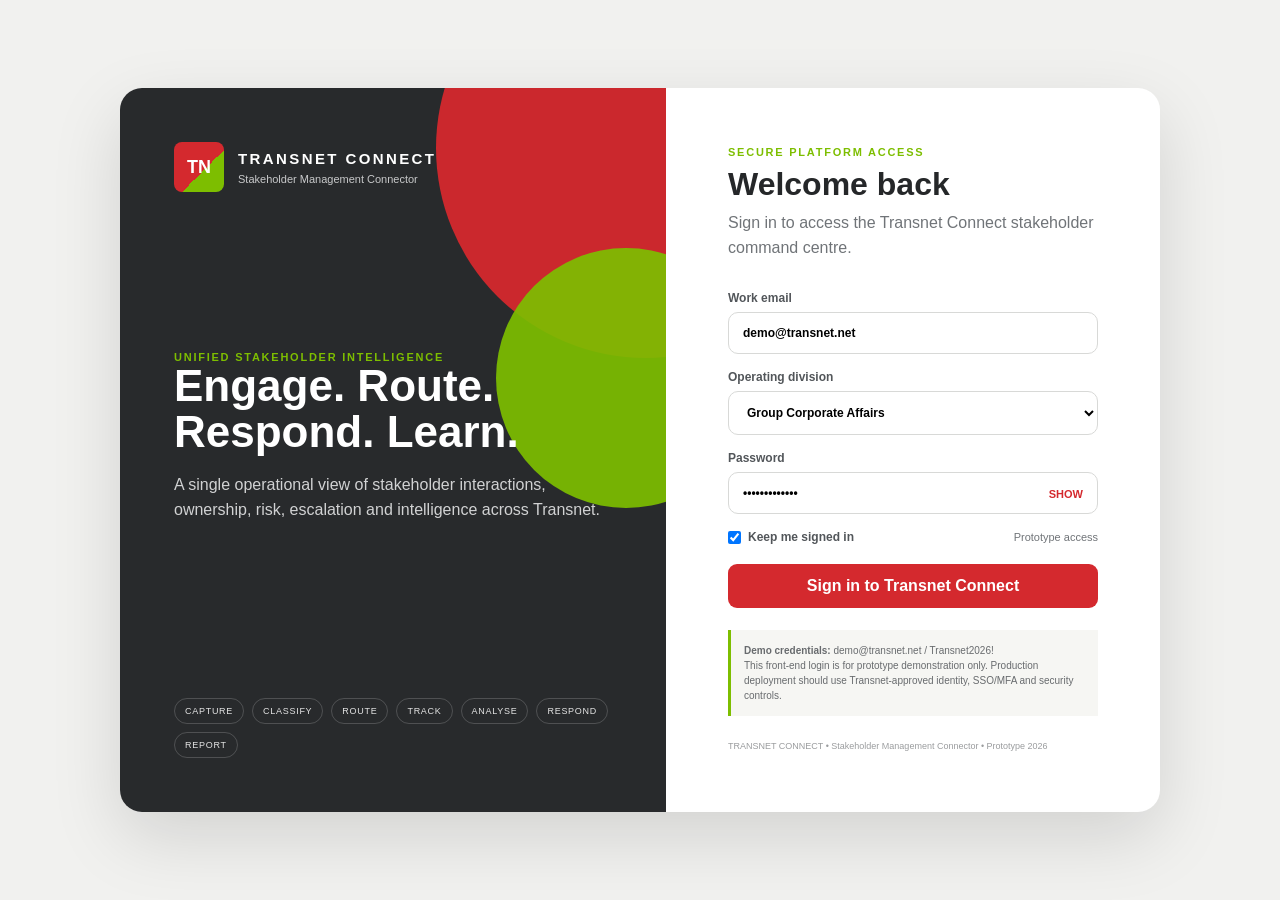
==== login.html @ 47cb5adb "Initial commit: Transnet Connect prototype" ====
<!doctype html>
<html lang="en">
<head>
  <meta charset="utf-8" />
  <meta name="viewport" content="width=device-width,initial-scale=1" />
  <title>Sign in — Transnet Connect</title>
  <link rel="stylesheet" href="styles.css" />
</head>
<body class="login-body">
  <main class="login-shell">
    <section class="login-brand" aria-label="Transnet Connect introduction">
      <div class="login-lockup">
        <div class="login-logo-mark">TN</div>
        <div><strong>TRANSNET CONNECT</strong><span>Stakeholder Management Connector</span></div>
      </div>

      <div class="login-brand-copy">
        <div class="login-eyebrow">UNIFIED STAKEHOLDER INTELLIGENCE</div>
        <h1>Engage. Route. Respond. Learn.</h1>
        <p>A single operational view of stakeholder interactions, ownership, risk, escalation and intelligence across Transnet.</p>
      </div>

      <div class="login-flow" aria-label="Platform workflow">
        <span>Capture</span><span>Classify</span><span>Route</span><span>Track</span><span>Analyse</span><span>Respond</span><span>Report</span>
      </div>
    </section>

    <section class="login-panel">
      <div class="login-eyebrow">SECURE PLATFORM ACCESS</div>
      <h2>Welcome back</h2>
      <p>Sign in to access the Transnet Connect stakeholder command centre.</p>

      
        

      <form class="login-form" id="loginForm">
        <label>Work email
          <input type="email" id="loginEmail" autocomplete="username" placeholder="name@transnet.net" value="demo@transnet.net" required />
        </label>
        <label>Operating division
          <select id="loginDivision">
            <option>Group Corporate Affairs</option>
            <option>Transnet Freight Rail (TFR)</option>
            <option>Transnet Rail Infrastructure Manager (TRIM)</option>
            <option>Transnet National Ports Authority (TNPA)</option>
            <option>Transnet Port Terminals (TPT)</option>
            <option>Transnet Engineering (TE)</option>
            <option>Transnet Pipelines (TPL)</option>
            <option>Transnet Property</option>
          </select>
        </label>
        <label>Password
          <div class="password-wrap">
            <input type="password" id="loginPassword" autocomplete="current-password" value="Transnet2026!" required />
            <button class="toggle-password" type="button" id="togglePassword">SHOW</button>
          </div>
        </label>
        <div class="remember-row">
          <label><input type="checkbox" id="rememberMe" checked /> Keep me signed in</label>
          <span>Prototype access</span>
        </div>
        <div class="login-error" id="loginError">Enter a valid work email and password to continue.</div>
        <button class="primary-btn login-submit" type="submit">Sign in to Transnet Connect</button>
      </form>

      <div class="login-note"><b>Demo credentials:</b> demo@transnet.net / Transnet2026!<br>This front-end login is for prototype demonstration only. Production deployment should use Transnet-approved identity, SSO/MFA and security controls.</div>
      <div class="login-footer">TRANSNET CONNECT • Stakeholder Management Connector • Prototype 2026</div>
    </section>
  </main>
<script>
  const form=document.getElementById('loginForm');
  const email=document.getElementById('loginEmail');
  const password=document.getElementById('loginPassword');
  const division=document.getElementById('loginDivision');
  const error=document.getElementById('loginError');
  document.getElementById('togglePassword').addEventListener('click',e=>{
    const showing=password.type==='text'; password.type=showing?'password':'text'; e.currentTarget.textContent=showing?'SHOW':'HIDE';
  });
  form.addEventListener('submit',e=>{
    e.preventDefault();
    if(!email.value.includes('@') || password.value.length<6){error.classList.add('show');return;}
    error.classList.remove('show');
    const auth={email:email.value.trim(),division:division.value,at:new Date().toISOString()};
    localStorage.setItem('tc_auth',JSON.stringify(auth));
    window.location.href='index.html';
  });
</script>
</body>
</html>
---- styles.css ----
:root{
  --navy:#3b3d3f;
  --navy2:#242628;
  --teal:#d4292e;
  --teal2:#7dbe00;
  --red:#d4292e;
  --amber:#e9a33c;
  --green:#7dbe00;
  --ink:#252729;
  --muted:#707478;
  --line:#e6eaf0;
  --soft:#f6f6f4;
  --white:#fff;
  --shadow:0 8px 24px rgba(20,42,75,.08);
}
*{box-sizing:border-box}html,body{margin:0;padding:0;font-family:Inter,Segoe UI,Arial,sans-serif;background:#f3f3f1;color:var(--ink)}button,input,select,textarea{font:inherit}.app-shell{display:grid;grid-template-columns:260px 1fr;min-height:100vh}.sidebar{position:sticky;top:0;height:100vh;background:var(--navy2);color:#fff;padding:24px 18px;display:flex;flex-direction:column}.brand-lockup{display:flex;gap:12px;align-items:center;padding:4px 6px 26px;border-bottom:1px solid rgba(255,255,255,.1)}.brand-mark{width:44px;height:44px;border-radius:13px;background:var(--teal);display:grid;place-items:center;color:var(--navy2);font-weight:900}.brand-name{font-weight:800;font-size:13px;letter-spacing:.12em}.brand-sub{font-size:11px;color:#c7c7c7;margin-top:4px}.nav{display:flex;flex-direction:column;gap:7px;padding-top:24px}.nav-item{border:0;background:transparent;color:#c9d4e2;text-align:left;padding:12px 14px;border-radius:10px;cursor:pointer;display:flex;gap:12px;align-items:center}.nav-item:hover,.nav-item.active{background:#3a3c3e;color:#fff}.nav-item.active:before{content:"";width:3px;height:24px;background:var(--teal);border-radius:6px;position:absolute;left:18px}.nav-item span{width:18px;color:var(--teal)}.sidebar-footer{margin-top:auto;padding:18px 8px;color:#a9aaac;display:flex;flex-direction:column;gap:8px;font-size:12px}.status-dot-wrap{color:#d3d3d3}.status-dot{display:inline-block;width:8px;height:8px;border-radius:50%;background:var(--teal);margin-right:6px;box-shadow:0 0 0 4px rgba(125,190,0,.16)}.main{min-width:0}.topbar{padding:26px 34px 20px;display:flex;justify-content:space-between;align-items:center;background:#fff;border-bottom:1px solid var(--line);position:sticky;top:0;z-index:20}.eyebrow,.section-label{font-size:11px;letter-spacing:.15em;font-weight:800;color:#8a8d90}.topbar h1{font-size:28px;margin:4px 0 0}.topbar-actions{display:flex;gap:10px;align-items:center}.avatar{width:38px;height:38px;border-radius:50%;background:var(--navy);color:#fff;display:grid;place-items:center;font-size:12px;font-weight:800}.primary-btn,.ghost-btn,.text-btn{border:0;border-radius:9px;cursor:pointer}.primary-btn{background:var(--teal);color:var(--navy2);padding:11px 15px;font-weight:800}.primary-btn:hover{filter:brightness(.97)}.ghost-btn{background:#fff;border:1px solid var(--line);padding:10px 14px;color:var(--ink)}.text-btn{background:transparent;color:var(--navy);font-weight:700}.view{display:none;padding:28px 34px 44px}.view.active{display:block}.hero-strip{background:linear-gradient(115deg,#252729,#3b3d3f);border-radius:18px;color:#fff;padding:30px 32px;display:flex;justify-content:space-between;align-items:center;box-shadow:var(--shadow)}.hero-kicker{color:var(--teal2);font-size:11px;letter-spacing:.15em;font-weight:900}.hero-strip h2{font-size:32px;margin:8px 0 8px;max-width:650px}.hero-strip p{margin:0;color:#dedede}.hero-score{padding-left:30px;border-left:1px solid rgba(255,255,255,.2);min-width:210px}.score-label{text-transform:uppercase;letter-spacing:.12em;font-size:10px;color:#d6d6d6}.score{font-size:48px;font-weight:900;color:var(--teal2);line-height:1.1}.score span{font-size:16px;color:#bbb}.score-note{font-size:12px;color:#cfe77b;margin-top:5px}.metrics-grid{display:grid;grid-template-columns:repeat(4,1fr);gap:14px;margin:18px 0}.metric-card{background:#fff;border:1px solid var(--line);border-radius:14px;padding:18px;box-shadow:var(--shadow)}.metric-label{font-size:11px;color:var(--muted);text-transform:uppercase;letter-spacing:.09em}.metric-value{font-size:30px;font-weight:850;margin:8px 0 3px}.metric-meta{font-size:12px;color:var(--muted)}.metric-meta.good{color:var(--green)}.metric-meta.warn{color:var(--amber)}.metric-meta.bad{color:var(--red)}.dashboard-grid,.intelligence-grid{display:grid;grid-template-columns:repeat(3,1fr);gap:16px}.panel{background:#fff;border:1px solid var(--line);border-radius:16px;padding:20px;box-shadow:var(--shadow)}.span-2{grid-column:span 2}.panel h3{margin:6px 0 16px;font-size:18px}.panel-head{display:flex;justify-content:space-between;align-items:flex-start}.table-wrap{overflow:auto}table{width:100%;border-collapse:collapse;font-size:13px}th{text-align:left;color:#748091;font-size:10px;letter-spacing:.08em;text-transform:uppercase;border-bottom:1px solid var(--line);padding:10px 9px}td{padding:12px 9px;border-bottom:1px solid #eef1f5;vertical-align:middle}.case-id{font-weight:800;color:var(--navy)}.pill{display:inline-block;padding:5px 8px;border-radius:999px;font-size:10px;font-weight:800}.pill.high{background:#fde9e8;color:#b93434}.pill.medium{background:#fff2db;color:#a8690c}.pill.low{background:#eef5db;color:#557d00}.pill.open{background:#f0f0ee;color:#54575a}.pill.progress{background:#f3f6e8;color:#657b1a}.pill.escalated{background:#fde9e8;color:#b93434}.pill.resolved{background:#eef5db;color:#557d00}.sla.bad{color:var(--red);font-weight:800}.sla.warn{color:var(--amber);font-weight:800}.sla.good{color:var(--green);font-weight:700}.channel-bars{display:flex;flex-direction:column;gap:14px}.channel-row{display:grid;grid-template-columns:90px 1fr 32px;gap:8px;align-items:center;font-size:12px}.bar{height:9px;background:#e9eef4;border-radius:99px;overflow:hidden}.bar>span{display:block;height:100%;background:var(--teal);border-radius:99px}.mini-map{height:225px;position:relative;background:linear-gradient(145deg,#f8f8f6,#efefec);border-radius:12px;overflow:hidden}.mini-map:before{content:"";position:absolute;inset:22px 55px;background:#dfe0dd;clip-path:polygon(30% 4%,55% 0,75% 17%,89% 38%,85% 62%,72% 80%,57% 95%,39% 100%,19% 82%,7% 57%,10% 34%)}.map-label{position:absolute;background:#fff;border-radius:8px;padding:7px 8px;font-size:10px;box-shadow:0 4px 12px rgba(0,0,0,.08);z-index:2}.map-label span{font-weight:900;color:var(--red);margin-left:4px}.gauteng{top:72px;left:54%}.kzn{bottom:28px;right:23px}.wc{bottom:18px;left:18px}.ec{bottom:58px;left:38%}.legend{font-size:10px;color:var(--muted);margin-top:10px}.risk-high-dot,.risk-med-dot{display:inline-block;width:7px;height:7px;border-radius:50%;margin:0 4px 0 8px}.risk-high-dot{background:var(--red)}.risk-med-dot{background:var(--amber)}.signal-grid{display:grid;grid-template-columns:repeat(3,1fr);gap:12px}.signal-card{display:flex;gap:12px;padding:14px;border-radius:12px;background:#f7f9fb;border:1px solid var(--line)}.signal-icon{width:32px;height:32px;border-radius:50%;display:grid;place-items:center;font-weight:900;flex:none}.signal-card p{margin:5px 0 0;font-size:12px;color:var(--muted);line-height:1.45}.signal-card.danger .signal-icon{background:#fde7e5;color:var(--red)}.signal-card.warn .signal-icon{background:#fff0d7;color:var(--amber)}.signal-card.good .signal-icon{background:#edf5d8;color:var(--green)}.section-intro{display:flex;justify-content:space-between;align-items:flex-end;margin-bottom:18px}.section-intro h2{font-size:28px;margin:5px 0 4px}.section-intro p{margin:0;color:var(--muted)}.split{align-items:center}.intake-layout{display:grid;grid-template-columns:minmax(0,1.5fr) minmax(340px,.7fr);gap:18px}.form-grid{display:grid;grid-template-columns:1fr 1fr;gap:15px}.form-grid label{font-size:12px;color:#536173;font-weight:700}.form-grid input,.form-grid select,.form-grid textarea,.toolbar input,.toolbar select{width:100%;margin-top:7px;border:1px solid #dce2e9;border-radius:9px;padding:11px 12px;background:#fff;color:var(--ink);outline:none}.form-grid input:focus,.form-grid select:focus,.form-grid textarea:focus,.toolbar input:focus,.toolbar select:focus{border-color:var(--teal);box-shadow:0 0 0 3px rgba(212,41,46,.12)}.form-grid .full{grid-column:1/-1}.form-actions{display:flex;justify-content:flex-end;gap:10px;margin-top:18px}.ai-panel{align-self:start;position:sticky;top:108px}.analysis-empty{padding:24px;background:var(--soft);border:1px dashed #ccd5df;border-radius:12px;color:var(--muted);line-height:1.5}.analysis-result{display:flex;flex-direction:column;gap:11px}.analysis-row{display:flex;justify-content:space-between;gap:14px;padding:10px 0;border-bottom:1px solid var(--line);font-size:12px}.analysis-row span:first-child{color:var(--muted)}.analysis-row b{text-align:right}.risk-score{padding:14px;border-radius:12px;background:var(--navy);color:#fff}.risk-score strong{font-size:36px;color:var(--teal2)}.risk-score small{display:block;color:#b9cadd;margin-top:3px}.toolbar{display:flex;gap:10px;margin-bottom:12px}.toolbar input{max-width:420px;margin:0}.toolbar select{max-width:180px;margin:0}.wide-table{max-height:620px}.stakeholder-grid{display:grid;grid-template-columns:repeat(3,1fr);gap:16px}.stakeholder-card{background:#fff;border:1px solid var(--line);border-radius:15px;padding:19px;box-shadow:var(--shadow)}.stakeholder-card-head{display:flex;gap:12px;align-items:center}.stakeholder-avatar{width:44px;height:44px;border-radius:12px;background:#f3f6e8;color:var(--navy);display:grid;place-items:center;font-weight:900}.stakeholder-card h3{margin:0;font-size:16px}.stakeholder-card p{margin:4px 0 0;font-size:12px;color:var(--muted)}.stakeholder-meta{display:grid;grid-template-columns:1fr 1fr;gap:10px;margin-top:16px}.stakeholder-meta div{background:var(--soft);border-radius:10px;padding:10px}.stakeholder-meta small{display:block;color:var(--muted);font-size:9px;text-transform:uppercase;letter-spacing:.08em}.stakeholder-meta b{font-size:12px}.trend-chart{height:270px;display:flex;align-items:flex-end;gap:14px;padding:18px 6px 0;border-bottom:1px solid var(--line)}.trend-col{flex:1;display:flex;flex-direction:column;justify-content:flex-end;align-items:center;height:100%;gap:7px}.trend-col .col{width:70%;background:linear-gradient(180deg,var(--teal),#168e84);border-radius:8px 8px 0 0;min-height:12px}.trend-col span{font-size:10px;color:var(--muted);text-align:center}.trend-col b{font-size:11px}.donut-wrap{display:grid;place-items:center;padding:12px}.donut{width:170px;height:170px;border-radius:50%;background:conic-gradient(var(--red) 0 54%,#a8b6c8 54% 85%,var(--teal) 85% 100%);display:grid;place-items:center}.donut-hole{width:108px;height:108px;border-radius:50%;background:#fff;display:grid;place-items:center;align-content:center}.donut-hole strong{font-size:28px}.donut-hole span{font-size:10px;color:var(--muted)}.sentiment-key{display:flex;justify-content:space-between;font-size:10px;color:var(--muted)}.cluster-list{display:flex;flex-direction:column;gap:10px}.cluster-list>div{padding:11px;background:var(--soft);border-radius:10px}.cluster-list b{display:block;color:var(--navy)}.cluster-list span{font-size:11px;color:var(--muted)}.risk-cards{display:grid;grid-template-columns:repeat(3,1fr);gap:12px}.risk-card{border:1px solid var(--line);border-left:4px solid var(--red);padding:14px;border-radius:10px}.risk-card b{font-size:13px}.risk-card p{font-size:11px;color:var(--muted);margin:6px 0}.risk-card .risk-meta{font-size:10px;color:#8d4a4e}.reports-grid{display:grid;grid-template-columns:repeat(4,1fr);gap:15px;margin-bottom:18px}.report-card{background:#fff;border:1px solid var(--line);border-radius:15px;padding:20px;box-shadow:var(--shadow)}.report-card>span{display:inline-grid;place-items:center;width:32px;height:32px;border-radius:9px;background:#f1f4e5;color:var(--navy);font-weight:900}.report-card h3{margin:18px 0 8px}.report-card p{color:var(--muted);font-size:12px;line-height:1.5;min-height:72px}.architecture{margin-top:8px}.flow{display:flex;align-items:stretch;gap:10px}.flow>div{flex:1;background:var(--soft);border:1px solid var(--line);border-radius:12px;padding:13px;display:flex;flex-direction:column;gap:4px}.flow>div b{width:26px;height:26px;border-radius:50%;background:var(--navy);color:#fff;display:grid;place-items:center;font-size:11px}.flow>div span{font-weight:800;font-size:12px}.flow>div small{color:var(--muted);line-height:1.4}.flow i{align-self:center;color:var(--teal);font-style:normal;font-size:21px}.toast{position:fixed;right:26px;bottom:24px;background:var(--navy2);color:#fff;padding:13px 16px;border-radius:10px;box-shadow:0 8px 24px rgba(0,0,0,.18);opacity:0;transform:translateY(10px);pointer-events:none;transition:.25s;z-index:99}.toast.show{opacity:1;transform:translateY(0)}
@media(max-width:1100px){.app-shell{grid-template-columns:210px 1fr}.metrics-grid{grid-template-columns:repeat(2,1fr)}.dashboard-grid,.intelligence-grid{grid-template-columns:1fr 1fr}.span-2{grid-column:span 2}.stakeholder-grid{grid-template-columns:1fr 1fr}.reports-grid{grid-template-columns:1fr 1fr}.flow{overflow:auto}.flow>div{min-width:170px}.intake-layout{grid-template-columns:1fr}.ai-panel{position:static}.topbar{padding-left:24px;padding-right:24px}.view{padding-left:24px;padding-right:24px}}
@media(max-width:760px){.app-shell{display:block}.sidebar{position:static;height:auto}.nav{display:grid;grid-template-columns:repeat(2,1fr)}.sidebar-footer{display:none}.topbar{position:static;align-items:flex-start;gap:14px}.topbar-actions .ghost-btn,.avatar{display:none}.view{padding:20px 16px}.hero-strip{flex-direction:column;align-items:flex-start}.hero-score{border-left:0;border-top:1px solid rgba(255,255,255,.2);padding:18px 0 0;margin-top:20px}.metrics-grid,.dashboard-grid,.intelligence-grid,.stakeholder-grid,.reports-grid{grid-template-columns:1fr}.span-2{grid-column:auto}.signal-grid,.risk-cards{grid-template-columns:1fr}.form-grid{grid-template-columns:1fr}.form-grid .full{grid-column:auto}.panel{padding:16px}.topbar h1{font-size:23px}.hero-strip h2{font-size:26px}.nav-item.active:before{display:none}.flow{flex-direction:column}.flow i{transform:rotate(90deg)}.topbar-actions{margin-left:auto}}


/* Transnet corporate accents */
.brand-mark{background:linear-gradient(135deg,var(--red) 0 58%,var(--green) 58% 100%);color:#fff;border-radius:8px}
.brand-name{color:#fff}.brand-sub{color:#c9cacb}.nav-item span{color:var(--green)}.nav-item.active:before{background:var(--red)}
.primary-btn{background:var(--red);color:#fff}.primary-btn:hover{background:#b92227;filter:none}.text-btn{color:var(--red)}
.hero-kicker,.section-label{color:var(--green)}.score{color:var(--green)}.bar>span{background:var(--red)}
.case-id{color:var(--red)}.risk-score{background:#2d2f31}.risk-score strong{color:var(--green)}
.trend-col .col{background:linear-gradient(180deg,var(--red),#a51f24)}.flow i{color:var(--red)}
.flow>div b{background:var(--red)}.report-card>span{background:#f4f7e8;color:#4f6900}.stakeholder-avatar{color:#5d7600}
.topbar{border-top:4px solid var(--red)}
.topbar:after{content:"";position:absolute;left:0;bottom:-1px;width:120px;height:3px;background:var(--green)}
.logout-btn{border:1px solid var(--line);background:#fff;color:#3b3d3f;padding:10px 13px;border-radius:9px;font-weight:700;cursor:pointer}.logout-btn:hover{border-color:var(--red);color:var(--red)}
.user-chip{display:flex;align-items:center;gap:9px;padding-left:4px}.user-chip small{display:block;color:var(--muted);font-size:9px;text-transform:uppercase;letter-spacing:.08em}.user-chip b{display:block;font-size:11px;max-width:120px;white-space:nowrap;overflow:hidden;text-overflow:ellipsis}

/* Login */
.login-body{min-height:100vh;background:#f1f1ef;display:grid;place-items:center;padding:28px;color:var(--ink)}
.login-shell{width:min(1040px,100%);min-height:640px;background:#fff;border-radius:22px;overflow:hidden;display:grid;grid-template-columns:1.05fr .95fr;box-shadow:0 25px 70px rgba(0,0,0,.13)}
.login-brand{position:relative;background:#282a2c;color:#fff;padding:54px;display:flex;flex-direction:column;justify-content:space-between;overflow:hidden}
.login-brand:before{content:"";position:absolute;width:420px;height:420px;border-radius:50%;background:var(--red);right:-190px;top:-150px;opacity:.95}
.login-brand:after{content:"";position:absolute;width:260px;height:260px;border-radius:50%;background:var(--green);right:-90px;top:160px;opacity:.92}
.login-lockup,.login-brand-copy,.login-flow{position:relative;z-index:2}.login-lockup{display:flex;align-items:center;gap:14px}.login-logo-mark{width:50px;height:50px;border-radius:8px;background:linear-gradient(135deg,var(--red) 0 58%,var(--green) 58% 100%);display:grid;place-items:center;font-weight:900;font-size:18px}.login-lockup strong{font-size:15px;letter-spacing:.16em}.login-lockup span{display:block;color:#c8c9ca;font-size:11px;margin-top:5px}.login-brand-copy h1{font-size:44px;line-height:1.05;margin:0 0 16px;max-width:470px}.login-brand-copy p{color:#d1d2d3;max-width:470px;line-height:1.6}.login-flow{display:flex;gap:8px;flex-wrap:wrap}.login-flow span{border:1px solid rgba(255,255,255,.18);border-radius:999px;padding:7px 10px;font-size:9px;letter-spacing:.08em;text-transform:uppercase;color:#e4e4e4}.login-panel{padding:58px 62px;display:flex;flex-direction:column;justify-content:center}.login-eyebrow{color:var(--green);font-size:11px;font-weight:900;letter-spacing:.16em}.login-panel h2{font-size:32px;margin:8px 0}.login-panel>p{color:var(--muted);margin:0 0 30px;line-height:1.55}.login-form{display:flex;flex-direction:column;gap:16px}.login-form label{font-size:12px;font-weight:800;color:#52565a}.login-form input,.login-form select{width:100%;margin-top:7px;border:1px solid #d8d9d7;border-radius:10px;padding:13px 14px;outline:none;background:#fff}.login-form input:focus,.login-form select:focus{border-color:var(--red);box-shadow:0 0 0 3px rgba(212,41,46,.1)}.password-wrap{position:relative}.password-wrap input{padding-right:72px}.toggle-password{position:absolute;right:10px;bottom:9px;background:transparent;border:0;color:var(--red);font-size:11px;font-weight:800;cursor:pointer;padding:5px}.remember-row{display:flex;justify-content:space-between;align-items:center;font-size:11px;color:var(--muted)}.remember-row label{display:flex;align-items:center;gap:7px;font-weight:600}.remember-row input{width:auto;margin:0}.login-submit{width:100%;padding:13px 16px;margin-top:4px}.login-error{display:none;background:#fff0f0;border:1px solid #f2c1c3;color:#9f2025;padding:10px 12px;border-radius:9px;font-size:11px}.login-error.show{display:block}.login-note{margin-top:22px;padding:13px;background:#f6f6f3;border-left:3px solid var(--green);font-size:10px;line-height:1.5;color:#686b6e}.login-footer{margin-top:24px;font-size:9px;color:#9a9c9e;line-height:1.5}
@media(max-width:820px){.login-shell{grid-template-columns:1fr}.login-brand{min-height:320px;padding:36px}.login-brand-copy h1{font-size:34px}.login-panel{padding:38px 30px}.login-flow{display:none}}

/* Questionnaire integration */
.link-btn{display:inline-flex;align-items:center;justify-content:center;text-decoration:none;white-space:nowrap}
.questionnaire-intro{align-items:center}
.questionnaire-layout{display:grid;grid-template-columns:minmax(250px,.42fr) minmax(0,1fr);gap:18px;align-items:start}
.questionnaire-summary{background:linear-gradient(145deg,#252729,#383a3c);color:#fff;border-radius:18px;padding:26px;box-shadow:var(--shadow);position:sticky;top:112px}
.questionnaire-badge{display:inline-flex;align-items:center;gap:7px;background:rgba(125,190,0,.14);border:1px solid rgba(125,190,0,.45);color:#c8ed6a;padding:7px 10px;border-radius:999px;font-size:10px;font-weight:900;letter-spacing:.1em}
.questionnaire-summary h3{font-size:25px;margin:16px 0 8px}
.questionnaire-summary>p{color:#d1d2d3;font-size:13px;line-height:1.6;margin:0}
.questionnaire-steps{display:grid;gap:10px;margin:22px 0}
.questionnaire-steps>div{display:grid;grid-template-columns:38px 1fr;gap:2px 10px;padding:12px 0;border-top:1px solid rgba(255,255,255,.12)}
.questionnaire-steps span{grid-row:1/3;color:var(--teal2);font-weight:900;font-size:18px}
.questionnaire-steps b{font-size:13px}
.questionnaire-steps small{color:#bfc1c2;line-height:1.4}
.questionnaire-note{padding:12px 13px;border-radius:10px;background:rgba(212,41,46,.13);border:1px solid rgba(212,41,46,.35);font-size:11px;line-height:1.5;color:#ececec}
.questionnaire-frame-wrap{background:#fff;border:1px solid var(--line);border-radius:16px;overflow:hidden;box-shadow:var(--shadow);min-width:0}
.questionnaire-frame-head{display:flex;align-items:center;justify-content:space-between;gap:15px;padding:13px 16px;border-bottom:1px solid var(--line);background:#fbfbfa;font-size:12px}
.questionnaire-frame-head>div{display:flex;align-items:center;gap:8px}
.questionnaire-frame-head a{color:var(--red);font-weight:800;text-decoration:none}
.live-dot{width:8px;height:8px;border-radius:50%;background:var(--green);box-shadow:0 0 0 4px rgba(125,190,0,.14)}
.questionnaire-frame{width:100%;height:980px;border:0;background:#fff;display:block}
@media(max-width:1050px){.questionnaire-layout{grid-template-columns:1fr}.questionnaire-summary{position:static}.questionnaire-frame{height:1050px}}
@media(max-width:700px){.questionnaire-intro{align-items:flex-start;gap:14px;flex-direction:column}.questionnaire-frame-head{align-items:flex-start;flex-direction:column}.questionnaire-frame{height:1120px}}

/* Dashboard questionnaire call-to-action */
.hero-actions{display:flex;gap:10px;align-items:center;flex-wrap:wrap;margin-top:20px}
.hero-questionnaire-btn,.hero-questionnaire-secondary{display:inline-flex;align-items:center;justify-content:center;min-height:42px;padding:11px 15px;border-radius:9px;font-weight:800;font-size:12px;text-decoration:none;cursor:pointer}
.hero-questionnaire-btn{background:var(--red);color:#fff;border:1px solid var(--red);box-shadow:0 6px 18px rgba(212,41,46,.22)}
.hero-questionnaire-btn:hover{background:#b92227;border-color:#b92227}
.hero-questionnaire-secondary{background:transparent;color:#fff;border:1px solid rgba(255,255,255,.32)}
.hero-questionnaire-secondary:hover{background:rgba(255,255,255,.08)}
@media(max-width:760px){.hero-actions{width:100%}.hero-questionnaire-btn,.hero-questionnaire-secondary{width:100%}}

/* Login-page stakeholder questionnaire access */
.login-questionnaire-card{margin:0 0 24px;padding:15px 16px;border:1px solid #e0e1de;border-left:4px solid var(--green);border-radius:12px;background:#f8f8f5;display:grid;gap:13px}
.login-questionnaire-card>div:first-child{display:grid;gap:4px}.login-questionnaire-kicker{font-size:9px;font-weight:900;letter-spacing:.14em;color:var(--green)}
.login-questionnaire-card strong{font-size:14px;color:#2d3032}.login-questionnaire-card small{font-size:10px;line-height:1.45;color:#74777a}
.login-questionnaire-actions{display:flex;align-items:center;gap:12px;flex-wrap:wrap}.login-questionnaire-primary{display:inline-flex;align-items:center;justify-content:center;padding:10px 13px;border-radius:8px;background:var(--red);color:#fff;text-decoration:none;font-size:11px;font-weight:850;box-shadow:0 5px 14px rgba(212,41,46,.16)}
.login-questionnaire-primary:hover{background:#b92227}.login-questionnaire-link{color:var(--red);font-size:10px;font-weight:800;text-decoration:none}.login-questionnaire-link:hover{text-decoration:underline}
@media(max-width:520px){.login-questionnaire-actions{align-items:stretch;flex-direction:column}.login-questionnaire-primary{width:100%}.login-questionnaire-link{text-align:center}}

/* Case detail modal */
.modal-backdrop{position:fixed;inset:0;background:rgba(20,22,24,.55);display:none;align-items:flex-start;justify-content:center;padding:40px 20px;z-index:200;overflow:auto}
.modal-backdrop.show{display:flex}
.modal-panel{background:#fff;border-radius:16px;max-width:640px;width:100%;box-shadow:0 20px 60px rgba(0,0,0,.3);overflow:hidden}
.modal-head{display:flex;justify-content:space-between;align-items:flex-start;padding:22px 24px 16px;border-bottom:1px solid var(--line)}
.modal-body{padding:20px 24px 26px;max-height:70vh;overflow:auto}
.modal-section{margin-bottom:20px}
.modal-section h4{margin:0 0 10px;font-size:11px;letter-spacing:.1em;text-transform:uppercase;color:var(--muted)}
.modal-message{background:var(--soft);border-radius:12px;padding:16px;font-size:14px;line-height:1.55;color:var(--ink)}
.modal-fields{display:grid;grid-template-columns:1fr 1fr;gap:10px}
.modal-field{background:#fff;border:1px solid var(--line);border-radius:10px;padding:10px 12px}
.modal-field span{display:block;font-size:10px;color:var(--muted);text-transform:uppercase;letter-spacing:.06em;margin-bottom:4px}
.modal-field b{font-size:13px}
.case-row{cursor:pointer}
.case-row:hover{background:#f7f9fb}
@media(max-width:520px){.modal-fields{grid-template-columns:1fr}.modal-backdrop{padding:0}.modal-panel{border-radius:0;max-width:none;min-height:100vh}}
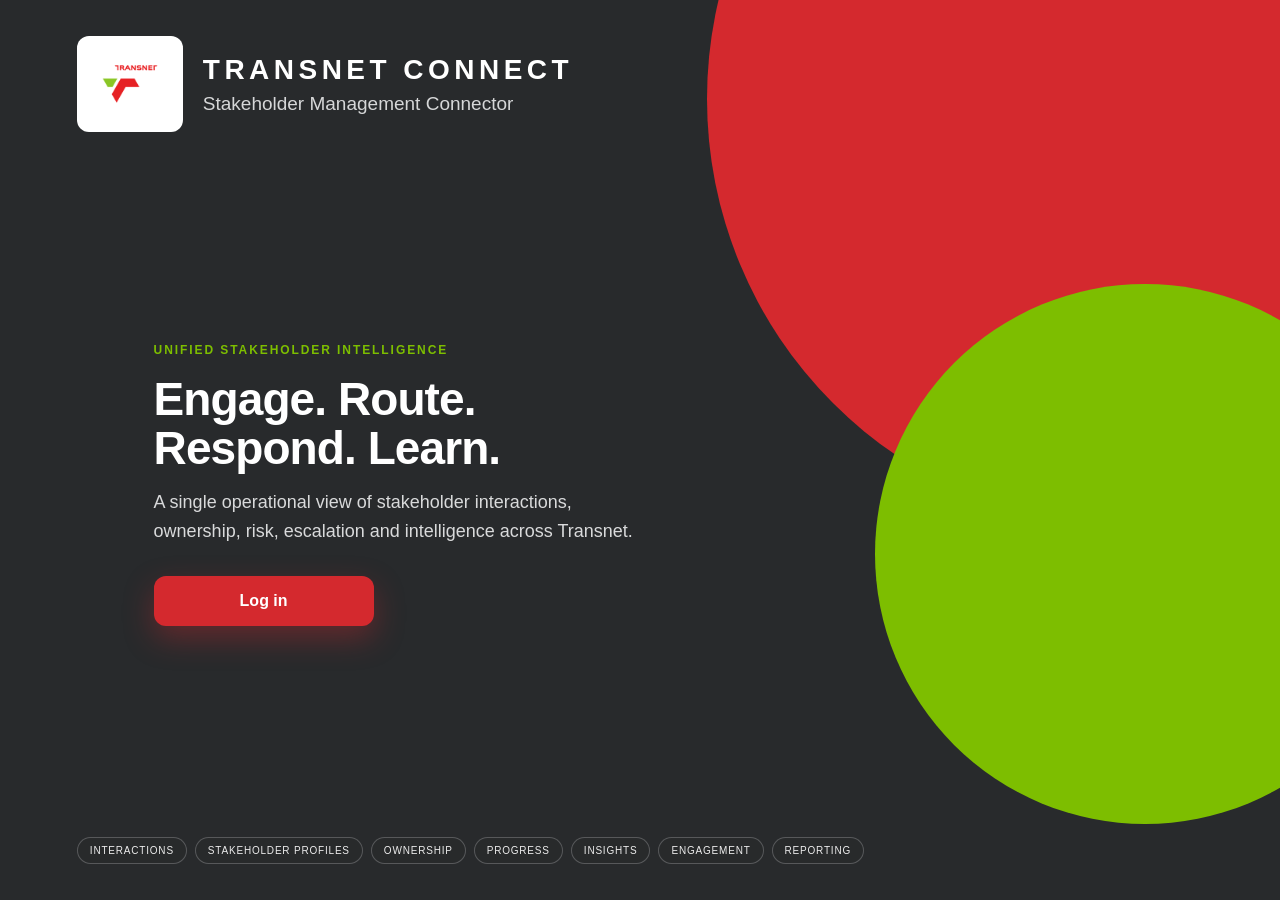
==== commit 83ed11f0: "update styles" ====
--- a/login.html
+++ b/login.html
@@ -3,86 +3,162 @@
 <head>
   <meta charset="utf-8" />
   <meta name="viewport" content="width=device-width,initial-scale=1" />
-  <title>Sign in — Transnet Connect</title>
+  <title>Transnet Connect — Stakeholder Management Connector</title>
   <link rel="stylesheet" href="styles.css" />
+  <link rel="icon" type="image/png" href="images/transnet-logo.png" />
+  <style>
+    :root{--lp-bg:#282a2c;--lp-red:#d4292e;--lp-green:#7dbe00}
+    html:has(.lp-body){overflow:hidden}
+    .lp-body{margin:0;height:100vh;height:100dvh;background:var(--lp-bg);color:#fff;overflow:hidden}
+    .lp{position:relative;height:100vh;height:100dvh;display:flex;flex-direction:column;justify-content:space-between;gap:clamp(12px,3vh,32px);padding:clamp(18px,4vh,40px) clamp(24px,6vw,88px);overflow:hidden;isolation:isolate}
+    /* brand circles, carried over from the old dark panel but scaled to the full page */
+    .lp::before,.lp::after{content:"";position:absolute;border-radius:50%;z-index:-1;transition:transform .7s cubic-bezier(.2,.8,.2,1)}
+    .lp::before{width:min(70vw,860px);aspect-ratio:1;background:var(--lp-red);right:calc(min(70vw,860px) / -3);top:calc(min(70vw,860px) / -2.6)}
+    .lp::after{width:min(44vw,540px);aspect-ratio:1;background:var(--lp-green);right:calc(min(44vw,540px) / -4);top:calc(min(70vw,860px) * .33)}
+    .lp.is-open::before{transform:translate(-4%,3%) scale(1.04)}
+    .lp.is-open::after{transform:translate(-8%,-3%) scale(1.06)}
+
+    .lp-lockup{display:flex;align-items:center;gap:20px}
+    .lp-lockup .login-logo{height:clamp(64px,11vh,96px);max-width:none;padding:9px 14px;border-radius:12px}
+    .lp-lockup strong{display:block;font-size:clamp(20px,3.2vh,28px);letter-spacing:.16em}
+    .lp-lockup span{display:block;color:#d6d7d8;font-size:clamp(14px,2.2vh,19px);margin-top:7px}
+
+    .lp-hero{max-width:640px;margin-block:auto}
+    .lp-kicker{color:var(--lp-green);font-size:12px;font-weight:900;letter-spacing:.16em;margin:0 0 18px}
+    .lp-hero h1{margin:0 0 16px;font-size:clamp(26px,min(3.7vw,6vh),46px);line-height:1.05;font-weight:900;letter-spacing:-.02em}
+    .lp-hero h1 span{display:block}
+    .lp-hero p.lp-lede{margin:0 0 clamp(16px,3.5vh,30px);max-width:480px;color:#d9dadb;font-size:clamp(15px,1.5vw,18px);line-height:1.6}
+    .lp-cta{display:inline-flex;align-items:center;justify-content:center;gap:10px;min-width:220px;padding:clamp(12px,2vh,16px) 30px;border:0;border-radius:12px;background:var(--lp-red);color:#fff;font-size:16px;font-weight:800;cursor:pointer;box-shadow:0 12px 30px rgba(212,41,46,.35);transition:background .2s,transform .2s}
+    .lp-cta:hover{background:#b92227;transform:translateY(-2px)}
+    .lp-cta:focus-visible,.lp-close:focus-visible{outline:3px solid #fff;outline-offset:3px}
+
+    .lp-flow{display:flex;flex-wrap:nowrap;gap:8px;max-width:100%;margin:0;padding:0;list-style:none}
+    .lp-flow li{border:1px solid rgba(255,255,255,.22);border-radius:999px;padding:7px 12px;font-size:10px;letter-spacing:.08em;text-transform:uppercase;white-space:nowrap;color:#ececec;background:rgba(40,42,44,.55)}
+    @media(max-width:900px){.lp-flow{gap:5px}.lp-flow li{padding:6px 8px;font-size:8.5px;letter-spacing:.04em}}
+    @media(max-width:600px){.lp-flow{flex-wrap:wrap}}
+
+    /* sign-in drawer */
+    .lp-scrim{position:fixed;inset:0;background:rgba(20,21,22,.55);opacity:0;pointer-events:none;transition:opacity .35s;z-index:10}
+    .lp-scrim.show{opacity:1;pointer-events:auto}
+    .lp-drawer{position:fixed;top:0;right:0;bottom:0;width:min(480px,100%);background:#fff;color:var(--ink);padding:56px clamp(26px,4vw,52px);display:flex;flex-direction:column;justify-content:center;transform:translateX(102%);visibility:hidden;transition:transform .45s cubic-bezier(.2,.8,.2,1),visibility 0s .45s;z-index:11;box-shadow:-24px 0 70px rgba(0,0,0,.28);overflow-y:auto}
+    .lp-drawer.show{transform:none;visibility:visible;transition:transform .45s cubic-bezier(.2,.8,.2,1),visibility 0s}
+    .lp-close{position:absolute;top:18px;right:18px;width:40px;height:40px;border:0;border-radius:50%;background:#f1f1ef;color:#3b3d3f;font-size:22px;line-height:1;cursor:pointer}
+    .lp-close:hover{background:#e4e4e1}
+    .lp-drawer h2{font-size:32px;margin:8px 0}
+    .lp-drawer>p{color:var(--muted);margin:0 0 28px;line-height:1.55}
+    @media(prefers-reduced-motion:reduce){.lp::before,.lp::after,.lp-drawer,.lp-scrim,.lp-cta{transition:none}}
+    @media(max-width:600px){.lp{padding:20px 22px}.lp-cta{width:100%}.lp-lockup{gap:14px}}
+  </style>
+<style id="landing-text-shift">
+/* landing-text-shift */
+.lp-hero {
+  position: relative;
+  left: 6vw;
+}
+@media (max-width: 768px) {
+  .lp-hero { left: 0; }
+}
+/* /landing-text-shift */
+</style>
 </head>
-<body class="login-body">
-  <main class="login-shell">
-    <section class="login-brand" aria-label="Transnet Connect introduction">
-      <div class="login-lockup">
-        <div class="login-logo-mark">TN</div>
-        <div><strong>TRANSNET CONNECT</strong><span>Stakeholder Management Connector</span></div>
-      </div>
+<body class="lp-body">
+  <main class="lp" id="lp">
+    <div class="lp-lockup">
+      <img class="login-logo" src="images/transnet-logo.png" alt="Transnet" />
+      <div><strong>TRANSNET CONNECT</strong><span>Stakeholder Management Connector</span></div>
+    </div>
 
-      <div class="login-brand-copy">
-        <div class="login-eyebrow">UNIFIED STAKEHOLDER INTELLIGENCE</div>
-        <h1>Engage. Route. Respond. Learn.</h1>
-        <p>A single operational view of stakeholder interactions, ownership, risk, escalation and intelligence across Transnet.</p>
-      </div>
-
-      <div class="login-flow" aria-label="Platform workflow">
-        <span>Capture</span><span>Classify</span><span>Route</span><span>Track</span><span>Analyse</span><span>Respond</span><span>Report</span>
-      </div>
+    <section class="lp-hero" aria-label="Transnet Connect introduction">
+      <p class="lp-kicker">UNIFIED STAKEHOLDER INTELLIGENCE</p>
+      <h1><span>Engage. Route.</span><span>Respond. Learn.</span></h1>
+      <p class="lp-lede">A single operational view of stakeholder interactions, ownership, risk, escalation and intelligence across Transnet.</p>
+      <button class="lp-cta" type="button" id="openLogin" aria-haspopup="dialog" aria-controls="loginDrawer">Log in</button>
     </section>
 
-    <section class="login-panel">
-      <div class="login-eyebrow">SECURE PLATFORM ACCESS</div>
-      <h2>Welcome back</h2>
-      <p>Sign in to access the Transnet Connect stakeholder command centre.</p>
+    <ul class="lp-flow" aria-label="Platform workflow">
+      <li>Interactions</li><li>Stakeholder Profiles</li><li>Ownership</li><li>Progress</li><li>Insights</li><li>Engagement</li><li>Reporting</li>
+    </ul>
+  </main>
 
-      
-        
+  <div class="lp-scrim" id="lpScrim"></div>
+  <aside class="lp-drawer" id="loginDrawer" role="dialog" aria-modal="true" aria-labelledby="loginTitle" aria-hidden="true">
+    <button class="lp-close" type="button" id="closeLogin" aria-label="Close sign in">&times;</button>
+    <div class="login-eyebrow">SECURE PLATFORM ACCESS</div>
+    <h2 id="loginTitle">Welcome back</h2>
+    <p>Sign in to access the Transnet Connect stakeholder command centre.</p>
 
-      <form class="login-form" id="loginForm">
-        <label>Work email
-          <input type="email" id="loginEmail" autocomplete="username" placeholder="name@transnet.net" value="demo@transnet.net" required />
-        </label>
-        <label>Operating division
-          <select id="loginDivision">
-            <option>Group Corporate Affairs</option>
-            <option>Transnet Freight Rail (TFR)</option>
-            <option>Transnet Rail Infrastructure Manager (TRIM)</option>
-            <option>Transnet National Ports Authority (TNPA)</option>
-            <option>Transnet Port Terminals (TPT)</option>
-            <option>Transnet Engineering (TE)</option>
-            <option>Transnet Pipelines (TPL)</option>
-            <option>Transnet Property</option>
-          </select>
-        </label>
-        <label>Password
-          <div class="password-wrap">
-            <input type="password" id="loginPassword" autocomplete="current-password" value="Transnet2026!" required />
-            <button class="toggle-password" type="button" id="togglePassword">SHOW</button>
-          </div>
-        </label>
-        <div class="remember-row">
-          <label><input type="checkbox" id="rememberMe" checked /> Keep me signed in</label>
-          <span>Prototype access</span>
+    <form class="login-form" id="loginForm">
+      <label>Work email
+        <input type="email" id="loginEmail" autocomplete="username" placeholder="name@transnet.net" required />
+      </label>
+      <label>Password
+        <div class="password-wrap">
+          <input type="password" id="loginPassword" autocomplete="current-password" required />
+          <button class="toggle-password" type="button" id="togglePassword">SHOW</button>
         </div>
-        <div class="login-error" id="loginError">Enter a valid work email and password to continue.</div>
-        <button class="primary-btn login-submit" type="submit">Sign in to Transnet Connect</button>
-      </form>
+      </label>
+      <div class="remember-row">
+        <label><input type="checkbox" id="rememberMe" checked /> Keep me signed in</label>
+        <span>Division access</span>
+      </div>
+      <div class="login-error" id="loginError" role="alert">Enter your work email and password to continue.</div>
+      <button class="primary-btn login-submit" type="submit">Sign in to Transnet Connect</button>
+    </form>
 
-      <div class="login-note"><b>Demo credentials:</b> demo@transnet.net / Transnet2026!<br>This front-end login is for prototype demonstration only. Production deployment should use Transnet-approved identity, SSO/MFA and security controls.</div>
-      <div class="login-footer">TRANSNET CONNECT • Stakeholder Management Connector • Prototype 2026</div>
-    </section>
-  </main>
+    <div class="login-footer">TRANSNET CONNECT • Stakeholder Management Connector • Prototype 2026</div>
+  </aside>
+
 <script>
+  const lp=document.getElementById('lp');
+  const drawer=document.getElementById('loginDrawer');
+  const scrim=document.getElementById('lpScrim');
+  const openBtn=document.getElementById('openLogin');
   const form=document.getElementById('loginForm');
   const email=document.getElementById('loginEmail');
   const password=document.getElementById('loginPassword');
-  const division=document.getElementById('loginDivision');
   const error=document.getElementById('loginError');
+  const submitBtn=form.querySelector('.login-submit');
+  const submitLabel=submitBtn.textContent;
+
+  function openLogin(){
+    drawer.classList.add('show');scrim.classList.add('show');lp.classList.add('is-open');
+    drawer.setAttribute('aria-hidden','false');
+    setTimeout(()=>email.focus(),250);
+  }
+  function closeLogin(){
+    drawer.classList.remove('show');scrim.classList.remove('show');lp.classList.remove('is-open');
+    drawer.setAttribute('aria-hidden','true');
+    openBtn.focus();
+  }
+  openBtn.addEventListener('click',openLogin);
+  document.getElementById('closeLogin').addEventListener('click',closeLogin);
+  scrim.addEventListener('click',closeLogin);
+  document.addEventListener('keydown',e=>{if(e.key==='Escape'&&drawer.classList.contains('show'))closeLogin();});
+  if(location.hash==='#login')openLogin();
+
   document.getElementById('togglePassword').addEventListener('click',e=>{
     const showing=password.type==='text'; password.type=showing?'password':'text'; e.currentTarget.textContent=showing?'SHOW':'HIDE';
   });
-  form.addEventListener('submit',e=>{
+  function showError(msg){error.textContent=msg;error.classList.add('show');}
+  form.addEventListener('submit',async e=>{
     e.preventDefault();
-    if(!email.value.includes('@') || password.value.length<6){error.classList.add('show');return;}
     error.classList.remove('show');
-    const auth={email:email.value.trim(),division:division.value,at:new Date().toISOString()};
-    localStorage.setItem('tc_auth',JSON.stringify(auth));
-    window.location.href='index.html';
+    if(!email.value.includes('@') || !password.value){showError('Enter your work email and password to continue.');return;}
+    submitBtn.disabled=true;submitBtn.textContent='Signing in…';
+    try{
+      const res=await fetch('/api/auth/login',{method:'POST',headers:{'Content-Type':'application/json'},body:JSON.stringify({email:email.value.trim(),password:password.value})});
+      const data=await res.json().catch(()=>({}));
+      if(res.status===405||res.status===404) throw new Error('The sign-in API is not running. Start the project with "vercel dev" (not Live Server) or use the deployed site.');
+      if(!res.ok) throw new Error(data.error||('Sign-in failed ('+res.status+')'));
+      const auth={sessionId:data.sessionId,token:data.token,expiresAt:data.expiresAt,email:data.user.email,role:data.user.role,division:data.user.division,divisionLabel:data.user.divisionLabel};
+      localStorage.removeItem('tc_auth');sessionStorage.removeItem('tc_auth');
+      // "Keep me signed in" -> survives closing the browser (until the session expires); otherwise this tab only.
+      (document.getElementById('rememberMe').checked?localStorage:sessionStorage).setItem('tc_auth',JSON.stringify(auth));
+      window.location.href='index.html';
+    }catch(err){
+      showError(err.message==='Failed to fetch'?'Could not reach the server. Please try again.':err.message);
+      submitBtn.disabled=false;submitBtn.textContent=submitLabel;
+    }
   });
 </script>
 </body>
--- a/styles.css
+++ b/styles.css
@@ -13,7 +13,8 @@
   --white:#fff;
   --shadow:0 8px 24px rgba(20,42,75,.08);
 }
-*{box-sizing:border-box}html,body{margin:0;padding:0;font-family:Inter,Segoe UI,Arial,sans-serif;background:#f3f3f1;color:var(--ink)}button,input,select,textarea{font:inherit}.app-shell{display:grid;grid-template-columns:260px 1fr;min-height:100vh}.sidebar{position:sticky;top:0;height:100vh;background:var(--navy2);color:#fff;padding:24px 18px;display:flex;flex-direction:column}.brand-lockup{display:flex;gap:12px;align-items:center;padding:4px 6px 26px;border-bottom:1px solid rgba(255,255,255,.1)}.brand-mark{width:44px;height:44px;border-radius:13px;background:var(--teal);display:grid;place-items:center;color:var(--navy2);font-weight:900}.brand-name{font-weight:800;font-size:13px;letter-spacing:.12em}.brand-sub{font-size:11px;color:#c7c7c7;margin-top:4px}.nav{display:flex;flex-direction:column;gap:7px;padding-top:24px}.nav-item{border:0;background:transparent;color:#c9d4e2;text-align:left;padding:12px 14px;border-radius:10px;cursor:pointer;display:flex;gap:12px;align-items:center}.nav-item:hover,.nav-item.active{background:#3a3c3e;color:#fff}.nav-item.active:before{content:"";width:3px;height:24px;background:var(--teal);border-radius:6px;position:absolute;left:18px}.nav-item span{width:18px;color:var(--teal)}.sidebar-footer{margin-top:auto;padding:18px 8px;color:#a9aaac;display:flex;flex-direction:column;gap:8px;font-size:12px}.status-dot-wrap{color:#d3d3d3}.status-dot{display:inline-block;width:8px;height:8px;border-radius:50%;background:var(--teal);margin-right:6px;box-shadow:0 0 0 4px rgba(125,190,0,.16)}.main{min-width:0}.topbar{padding:26px 34px 20px;display:flex;justify-content:space-between;align-items:center;background:#fff;border-bottom:1px solid var(--line);position:sticky;top:0;z-index:20}.eyebrow,.section-label{font-size:11px;letter-spacing:.15em;font-weight:800;color:#8a8d90}.topbar h1{font-size:28px;margin:4px 0 0}.topbar-actions{display:flex;gap:10px;align-items:center}.avatar{width:38px;height:38px;border-radius:50%;background:var(--navy);color:#fff;display:grid;place-items:center;font-size:12px;font-weight:800}.primary-btn,.ghost-btn,.text-btn{border:0;border-radius:9px;cursor:pointer}.primary-btn{background:var(--teal);color:var(--navy2);padding:11px 15px;font-weight:800}.primary-btn:hover{filter:brightness(.97)}.ghost-btn{background:#fff;border:1px solid var(--line);padding:10px 14px;color:var(--ink)}.text-btn{background:transparent;color:var(--navy);font-weight:700}.view{display:none;padding:28px 34px 44px}.view.active{display:block}.hero-strip{background:linear-gradient(115deg,#252729,#3b3d3f);border-radius:18px;color:#fff;padding:30px 32px;display:flex;justify-content:space-between;align-items:center;box-shadow:var(--shadow)}.hero-kicker{color:var(--teal2);font-size:11px;letter-spacing:.15em;font-weight:900}.hero-strip h2{font-size:32px;margin:8px 0 8px;max-width:650px}.hero-strip p{margin:0;color:#dedede}.hero-score{padding-left:30px;border-left:1px solid rgba(255,255,255,.2);min-width:210px}.score-label{text-transform:uppercase;letter-spacing:.12em;font-size:10px;color:#d6d6d6}.score{font-size:48px;font-weight:900;color:var(--teal2);line-height:1.1}.score span{font-size:16px;color:#bbb}.score-note{font-size:12px;color:#cfe77b;margin-top:5px}.metrics-grid{display:grid;grid-template-columns:repeat(4,1fr);gap:14px;margin:18px 0}.metric-card{background:#fff;border:1px solid var(--line);border-radius:14px;padding:18px;box-shadow:var(--shadow)}.metric-label{font-size:11px;color:var(--muted);text-transform:uppercase;letter-spacing:.09em}.metric-value{font-size:30px;font-weight:850;margin:8px 0 3px}.metric-meta{font-size:12px;color:var(--muted)}.metric-meta.good{color:var(--green)}.metric-meta.warn{color:var(--amber)}.metric-meta.bad{color:var(--red)}.dashboard-grid,.intelligence-grid{display:grid;grid-template-columns:repeat(3,1fr);gap:16px}.panel{background:#fff;border:1px solid var(--line);border-radius:16px;padding:20px;box-shadow:var(--shadow)}.span-2{grid-column:span 2}.panel h3{margin:6px 0 16px;font-size:18px}.panel-head{display:flex;justify-content:space-between;align-items:flex-start}.table-wrap{overflow:auto}table{width:100%;border-collapse:collapse;font-size:13px}th{text-align:left;color:#748091;font-size:10px;letter-spacing:.08em;text-transform:uppercase;border-bottom:1px solid var(--line);padding:10px 9px}td{padding:12px 9px;border-bottom:1px solid #eef1f5;vertical-align:middle}.case-id{font-weight:800;color:var(--navy)}.pill{display:inline-block;padding:5px 8px;border-radius:999px;font-size:10px;font-weight:800}.pill.high{background:#fde9e8;color:#b93434}.pill.medium{background:#fff2db;color:#a8690c}.pill.low{background:#eef5db;color:#557d00}.pill.open{background:#f0f0ee;color:#54575a}.pill.progress{background:#f3f6e8;color:#657b1a}.pill.escalated{background:#fde9e8;color:#b93434}.pill.resolved{background:#eef5db;color:#557d00}.sla.bad{color:var(--red);font-weight:800}.sla.warn{color:var(--amber);font-weight:800}.sla.good{color:var(--green);font-weight:700}.channel-bars{display:flex;flex-direction:column;gap:14px}.channel-row{display:grid;grid-template-columns:90px 1fr 32px;gap:8px;align-items:center;font-size:12px}.bar{height:9px;background:#e9eef4;border-radius:99px;overflow:hidden}.bar>span{display:block;height:100%;background:var(--teal);border-radius:99px}.mini-map{height:225px;position:relative;background:linear-gradient(145deg,#f8f8f6,#efefec);border-radius:12px;overflow:hidden}.mini-map:before{content:"";position:absolute;inset:22px 55px;background:#dfe0dd;clip-path:polygon(30% 4%,55% 0,75% 17%,89% 38%,85% 62%,72% 80%,57% 95%,39% 100%,19% 82%,7% 57%,10% 34%)}.map-label{position:absolute;background:#fff;border-radius:8px;padding:7px 8px;font-size:10px;box-shadow:0 4px 12px rgba(0,0,0,.08);z-index:2}.map-label span{font-weight:900;color:var(--red);margin-left:4px}.gauteng{top:72px;left:54%}.kzn{bottom:28px;right:23px}.wc{bottom:18px;left:18px}.ec{bottom:58px;left:38%}.legend{font-size:10px;color:var(--muted);margin-top:10px}.risk-high-dot,.risk-med-dot{display:inline-block;width:7px;height:7px;border-radius:50%;margin:0 4px 0 8px}.risk-high-dot{background:var(--red)}.risk-med-dot{background:var(--amber)}.signal-grid{display:grid;grid-template-columns:repeat(3,1fr);gap:12px}.signal-card{display:flex;gap:12px;padding:14px;border-radius:12px;background:#f7f9fb;border:1px solid var(--line)}.signal-icon{width:32px;height:32px;border-radius:50%;display:grid;place-items:center;font-weight:900;flex:none}.signal-card p{margin:5px 0 0;font-size:12px;color:var(--muted);line-height:1.45}.signal-card.danger .signal-icon{background:#fde7e5;color:var(--red)}.signal-card.warn .signal-icon{background:#fff0d7;color:var(--amber)}.signal-card.good .signal-icon{background:#edf5d8;color:var(--green)}.section-intro{display:flex;justify-content:space-between;align-items:flex-end;margin-bottom:18px}.section-intro h2{font-size:28px;margin:5px 0 4px}.section-intro p{margin:0;color:var(--muted)}.split{align-items:center}.intake-layout{display:grid;grid-template-columns:minmax(0,1.5fr) minmax(340px,.7fr);gap:18px}.form-grid{display:grid;grid-template-columns:1fr 1fr;gap:15px}.form-grid label{font-size:12px;color:#536173;font-weight:700}.form-grid input,.form-grid select,.form-grid textarea,.toolbar input,.toolbar select{width:100%;margin-top:7px;border:1px solid #dce2e9;border-radius:9px;padding:11px 12px;background:#fff;color:var(--ink);outline:none}.form-grid input:focus,.form-grid select:focus,.form-grid textarea:focus,.toolbar input:focus,.toolbar select:focus{border-color:var(--teal);box-shadow:0 0 0 3px rgba(212,41,46,.12)}.form-grid .full{grid-column:1/-1}.form-actions{display:flex;justify-content:flex-end;gap:10px;margin-top:18px}.ai-panel{align-self:start;position:sticky;top:108px}.analysis-empty{padding:24px;background:var(--soft);border:1px dashed #ccd5df;border-radius:12px;color:var(--muted);line-height:1.5}.analysis-result{display:flex;flex-direction:column;gap:11px}.analysis-row{display:flex;justify-content:space-between;gap:14px;padding:10px 0;border-bottom:1px solid var(--line);font-size:12px}.analysis-row span:first-child{color:var(--muted)}.analysis-row b{text-align:right}.risk-score{padding:14px;border-radius:12px;background:var(--navy);color:#fff}.risk-score strong{font-size:36px;color:var(--teal2)}.risk-score small{display:block;color:#b9cadd;margin-top:3px}.toolbar{display:flex;gap:10px;margin-bottom:12px}.toolbar input{max-width:420px;margin:0}.toolbar select{max-width:180px;margin:0}.wide-table{max-height:620px}.stakeholder-grid{display:grid;grid-template-columns:repeat(3,1fr);gap:16px}.stakeholder-card{background:#fff;border:1px solid var(--line);border-radius:15px;padding:19px;box-shadow:var(--shadow)}.stakeholder-card-head{display:flex;gap:12px;align-items:center}.stakeholder-avatar{width:44px;height:44px;border-radius:12px;background:#f3f6e8;color:var(--navy);display:grid;place-items:center;font-weight:900}.stakeholder-card h3{margin:0;font-size:16px}.stakeholder-card p{margin:4px 0 0;font-size:12px;color:var(--muted)}.stakeholder-meta{display:grid;grid-template-columns:1fr 1fr;gap:10px;margin-top:16px}.stakeholder-meta div{background:var(--soft);border-radius:10px;padding:10px}.stakeholder-meta small{display:block;color:var(--muted);font-size:9px;text-transform:uppercase;letter-spacing:.08em}.stakeholder-meta b{font-size:12px}.trend-chart{height:270px;display:flex;align-items:flex-end;gap:14px;padding:18px 6px 0;border-bottom:1px solid var(--line)}.trend-col{flex:1;display:flex;flex-direction:column;justify-content:flex-end;align-items:center;height:100%;gap:7px}.trend-col .col{width:70%;background:linear-gradient(180deg,var(--teal),#168e84);border-radius:8px 8px 0 0;min-height:12px}.trend-col span{font-size:10px;color:var(--muted);text-align:center}.trend-col b{font-size:11px}.donut-wrap{display:grid;place-items:center;padding:12px}.donut{width:170px;height:170px;border-radius:50%;background:conic-gradient(var(--red) 0 54%,#a8b6c8 54% 85%,var(--teal) 85% 100%);display:grid;place-items:center}.donut-hole{width:108px;height:108px;border-radius:50%;background:#fff;display:grid;place-items:center;align-content:center}.donut-hole strong{font-size:28px}.donut-hole span{font-size:10px;color:var(--muted)}.sentiment-key{display:flex;justify-content:space-between;font-size:10px;color:var(--muted)}.cluster-list{display:flex;flex-direction:column;gap:10px}.cluster-list>div{padding:11px;background:var(--soft);border-radius:10px}.cluster-list b{display:block;color:var(--navy)}.cluster-list span{font-size:11px;color:var(--muted)}.risk-cards{display:grid;grid-template-columns:repeat(3,1fr);gap:12px}.risk-card{border:1px solid var(--line);border-left:4px solid var(--red);padding:14px;border-radius:10px}.risk-card b{font-size:13px}.risk-card p{font-size:11px;color:var(--muted);margin:6px 0}.risk-card .risk-meta{font-size:10px;color:#8d4a4e}.reports-grid{display:grid;grid-template-columns:repeat(4,1fr);gap:15px;margin-bottom:18px}.report-card{background:#fff;border:1px solid var(--line);border-radius:15px;padding:20px;box-shadow:var(--shadow)}.report-card>span{display:inline-grid;place-items:center;width:32px;height:32px;border-radius:9px;background:#f1f4e5;color:var(--navy);font-weight:900}.report-card h3{margin:18px 0 8px}.report-card p{color:var(--muted);font-size:12px;line-height:1.5;min-height:72px}.architecture{margin-top:8px}.flow{display:flex;align-items:stretch;gap:10px}.flow>div{flex:1;background:var(--soft);border:1px solid var(--line);border-radius:12px;padding:13px;display:flex;flex-direction:column;gap:4px}.flow>div b{width:26px;height:26px;border-radius:50%;background:var(--navy);color:#fff;display:grid;place-items:center;font-size:11px}.flow>div span{font-weight:800;font-size:12px}.flow>div small{color:var(--muted);line-height:1.4}.flow i{align-self:center;color:var(--teal);font-style:normal;font-size:21px}.toast{position:fixed;right:26px;bottom:24px;background:var(--navy2);color:#fff;padding:13px 16px;border-radius:10px;box-shadow:0 8px 24px rgba(0,0,0,.18);opacity:0;transform:translateY(10px);pointer-events:none;transition:.25s;z-index:99}.toast.show{opacity:1;transform:translateY(0)}
+*{box-sizing:border-box}html,body{margin:0;padding:0;font-family:Inter,Segoe UI,Arial,sans-serif;background:#f3f3f1;color:var(--ink)}button,input,select,textarea{font:inherit}.app-shell{display:grid;grid-template-columns:260px 1fr;min-height:100vh}.sidebar{position:sticky;top:0;height:100vh;background:var(--navy2);color:#fff;padding:24px 18px;display:flex;flex-direction:column}.brand-lockup{display:flex;gap:12px;align-items:center;padding:4px 6px 26px;border-bottom:1px solid rgba(255,255,255,.1)}.brand-mark{width:44px;height:44px;border-radius:13px;background:var(--teal);display:grid;place-items:center;color:var(--navy2);font-weight:900}.brand-name{font-weight:800;font-size:13px;letter-spacing:.12em}.brand-sub{font-size:11px;color:#c7c7c7;margin-top:4px}.nav{display:flex;flex-direction:column;gap:7px;padding-top:24px}.nav-item{border:0;background:transparent;color:#c9d4e2;text-align:left;padding:12px 14px;border-radius:10px;cursor:pointer;display:flex;gap:12px;align-items:center}.nav-item:hover,.nav-item.active{background:#3a3c3e;color:#fff}.nav-item.active:before{content:"";width:3px;height:24px;background:var(--teal);border-radius:6px;position:absolute;left:18px}.nav-item span{width:18px;color:var(--teal)}.sidebar-footer{margin-top:auto;padding:18px 8px;color:#a9aaac;display:flex;flex-direction:column;gap:8px;font-size:12px}.status-dot-wrap{color:#d3d3d3}.status-dot{display:inline-block;width:8px;height:8px;border-radius:50%;background:var(--teal);margin-right:6px;box-shadow:0 0 0 4px rgba(125,190,0,.16)}.main{min-width:0}.topbar{padding:26px 34px 20px;display:flex;justify-content:space-between;align-items:center;background:#fff;border-bottom:1px solid var(--line);position:sticky;top:0;z-index:20}.eyebrow,.section-label{font-size:11px;letter-spacing:.15em;font-weight:800;color:#8a8d90}.topbar h1{font-size:28px;margin:4px 0 0}.topbar-actions{display:flex;gap:10px;align-items:center}.avatar{width:38px;height:38px;border-radius:50%;background:var(--navy);color:#fff;display:grid;place-items:center;font-size:12px;font-weight:800}.primary-btn,.ghost-btn,.text-btn{border:0;border-radius:9px;cursor:pointer}.primary-btn{background:var(--teal);color:var(--navy2);padding:11px 15px;font-weight:800}.primary-btn:hover{filter:brightness(.97)}.ghost-btn{background:#fff;border:1px solid var(--line);padding:10px 14px;color:var(--ink)}.text-btn{background:transparent;color:var(--navy);font-weight:700}.view{display:none;padding:28px 34px 44px}.view.active{display:block}.hero-strip{background:linear-gradient(115deg,#252729,#3b3d3f);border-radius:18px;color:#fff;padding:30px 32px;display:flex;justify-content:space-between;align-items:center;box-shadow:var(--shadow)}.hero-kicker{color:var(--teal2);font-size:11px;letter-spacing:.15em;font-weight:900}.hero-strip h2{font-size:32px;margin:8px 0 8px;max-width:650px}.hero-strip p{margin:0;color:#dedede}.hero-score{padding-left:30px;border-left:1px solid rgba(255,255,255,.2);min-width:210px}.score-label{text-transform:uppercase;letter-spacing:.12em;font-size:10px;color:#d6d6d6}.score{font-size:48px;font-weight:900;color:var(--teal2);line-height:1.1}.score span{font-size:16px;color:#bbb}.score-note{font-size:12px;color:#cfe77b;margin-top:5px}.metrics-grid{display:grid;grid-template-columns:repeat(4,1fr);gap:14px;margin:18px 0}.metric-card{background:#fff;border:1px solid var(--line);border-radius:14px;padding:18px;box-shadow:var(--shadow)}.metric-label{font-size:11px;color:var(--muted);text-transform:uppercase;letter-spacing:.09em}.metric-value{font-size:30px;font-weight:850;margin:8px 0 3px}.metric-meta{font-size:12px;color:var(--muted)}.metric-meta.good{color:var(--green)}.metric-meta.warn{color:var(--amber)}.metric-meta.bad{color:var(--red)}.dashboard-grid,.intelligence-grid{display:grid;grid-template-columns:repeat(3,1fr);gap:16px}.panel{background:#fff;border:1px solid var(--line);border-radius:16px;padding:20px;box-shadow:var(--shadow)}.span-2{grid-column:span 2}.panel h3{margin:6px 0 16px;font-size:18px}.panel-head{display:flex;justify-content:space-between;align-items:flex-start}.table-wrap{overflow:auto}table{width:100%;border-collapse:collapse;font-size:13px}th{text-align:left;color:#748091;font-size:10px;letter-spacing:.08em;text-transform:uppercase;border-bottom:1px solid var(--line);padding:10px 9px}td{padding:12px 9px;border-bottom:1px solid #eef1f5;vertical-align:middle}.case-id{font-weight:800;color:var(--navy)}.pill{display:inline-block;padding:5px 8px;border-radius:999px;font-size:10px;font-weight:800}.pill.high{background:#fde9e8;color:#b93434}.pill.medium{background:#fff2db;color:#a8690c}.pill.low{background:#eef5db;color:#557d00}.pill.open{background:#f0f0ee;color:#54575a}.pill.progress{background:#f3f6e8;color:#657b1a}.pill.escalated{background:#fde9e8;color:#b93434}.pill.resolved{background:#eef5db;color:#557d00}.sla.bad{color:var(--red);font-weight:800}.sla.warn{color:var(--amber);font-weight:800}.sla.good{color:var(--green);font-weight:700}.channel-bars{display:flex;flex-direction:column;gap:14px}.channel-row{display:grid;grid-template-columns:90px 1fr 32px;gap:8px;align-items:center;font-size:12px}.bar{height:9px;background:#e9eef4;border-radius:99px;overflow:hidden}.bar>span{display:block;height:100%;background:var(--teal);border-radius:99px}.mini-map{height:225px;position:relative;background:linear-gradient(145deg,#f8f8f6,#efefec);border-radius:12px;overflow:hidden}.mini-map:before{content:"";position:absolute;inset:22px 55px;background:#dfe0dd;clip-path:polygon(30% 4%,55% 0,75% 17%,89% 38%,85% 62%,72% 80%,57% 95%,39% 100%,19% 82%,7% 57%,10% 34%)}.map-label{position:absolute;background:#fff;border-radius:8px;padding:7px 8px;font-size:10px;box-shadow:0 4px 12px rgba(0,0,0,.08);z-index:2}.map-label span{font-weight:900;color:var(--red);margin-left:4px}.gauteng{top:72px;left:54%}.kzn{bottom:28px;right:23px}.wc{bottom:18px;left:18px}.ec{bottom:58px;left:38%}.legend{font-size:10px;color:var(--muted);margin-top:10px}.risk-high-dot,.risk-med-dot{display:inline-block;width:7px;height:7px;border-radius:50%;margin:0 4px 0 8px}.risk-high-dot{background:var(--red)}.risk-med-dot{background:var(--amber)}.signal-grid{display:grid;grid-template-columns:repeat(3,1fr);gap:12px}.signal-card{display:flex;gap:12px;padding:14px;border-radius:12px;background:#f7f9fb;border:1px solid var(--line)}.signal-icon{width:32px;height:32px;border-radius:50%;display:grid;place-items:center;font-weight:900;flex:none}.signal-card p{margin:5px 0 0;font-size:12px;color:var(--muted);line-height:1.45}.signal-card.danger .signal-icon{background:#fde7e5;color:var(--red)}.signal-card.warn .signal-icon{background:#fff0d7;color:var(--amber)}.signal-card.good .signal-icon{background:#edf5d8;color:var(--green)}.section-intro{display:flex;justify-content:space-between;align-items:flex-end;margin-bottom:18px}.section-intro h2{font-size:28px;margin:5px 0 4px}.section-intro p{margin:0;color:var(--muted)}.split{align-items:center}.intake-layout{display:grid;grid-template-columns:minmax(0,1.5fr) minmax(340px,.7fr);gap:18px}.form-grid{display:grid;grid-template-columns:1fr 1fr;gap:15px}.form-grid label{font-size:12px;color:#536173;font-weight:700}.form-grid input,.form-grid select,.form-grid textarea,.toolbar input,.toolbar select{width:100%;margin-top:7px;border:1px solid #dce2e9;border-radius:9px;padding:11px 12px;background:#fff;color:var(--ink);outline:none}.form-grid input:focus,.form-grid select:focus,.form-grid textarea:focus,.toolbar input:focus,.toolbar select:focus{border-color:var(--teal);box-shadow:0 0 0 3px rgba(212,41,46,.12)}.form-grid .full{grid-column:1/-1}.form-actions{display:flex;justify-content:flex-end;gap:10px;margin-top:18px}.ai-panel{align-self:start;position:sticky;top:108px}.analysis-empty{padding:24px;background:var(--soft);border:1px dashed #ccd5df;border-radius:12px;color:var(--muted);line-height:1.5}.analysis-result{display:flex;flex-direction:column;gap:11px}.analysis-row{display:flex;justify-content:space-between;gap:14px;padding:10px 0;border-bottom:1px solid var(--line);font-size:12px}.analysis-row span:first-child{color:var(--muted)}.analysis-row b{text-align:right}.risk-score{padding:14px;border-radius:12px;background:var(--navy);color:#fff}.risk-score strong{font-size:36px;color:var(--teal2)}.risk-score small{display:block;color:#b9cadd;margin-top:3px}.toolbar{display:flex;gap:10px;margin-bottom:12px}.toolbar input{max-width:420px;margin:0}.toolbar select{max-width:180px;margin:0}.wide-table{max-height:620px}.stakeholder-grid{display:grid;grid-template-columns:repeat(3,1fr);gap:16px}.stakeholder-card{background:#fff;border:1px solid var(--line);border-radius:15px;padding:19px;box-shadow:var(--shadow)}.stakeholder-card-head{display:flex;gap:12px;align-items:center}.stakeholder-avatar{width:44px;height:44px;border-radius:12px;background:#f3f6e8;color:var(--navy);display:grid;place-items:center;font-weight:900}.stakeholder-card h3{margin:0;font-size:16px}.stakeholder-card p{margin:4px 0 0;font-size:12px;color:var(--muted)}.stakeholder-meta{display:grid;grid-template-columns:1fr 1fr;gap:10px;margin-top:16px}.stakeholder-meta div{background:var(--soft);border-radius:10px;padding:10px}.stakeholder-meta small{display:block;color:var(--muted);font-size:9px;text-transform:uppercase;letter-spacing:.08em}.stakeholder-meta b{font-size:12px}.trend-chart{height:270px;display:flex;align-items:flex-end;gap:14px;padding:18px 6px 0;border-bottom:1px solid var(--line)}.trend-col{flex:1;display:flex;flex-direction:column;justify-content:flex-end;align-items:center;height:100%;gap:7px}.trend-col .col{width:70%;background:linear-gradient(180deg,var(--teal),#168e84);border-radius:8px 8px 0 0;min-height:12px}.trend-col span{font-size:10px;color:var(--muted);text-align:center}.trend-col b{font-size:11px}.donut-wrap{display:grid;place-items:center;padding:12px}.donut{width:170px;height:170px;border-radius:50%;background:conic-gradient(var(--red) 0 54%,#a8b6c8 54% 85%,var(--teal) 85% 100%);display:grid;place-items:center}.donut-hole{width:108px;height:108px;border-radius:50%;background:#fff;display:grid;place-items:center;align-content:center}.donut-hole strong{font-size:28px}.donut-hole span{font-size:10px;color:var(--muted)}.sentiment-key{display:flex;justify-content:space-between;font-size:10px;color:var(--muted)}.cluster-list{display:flex;flex-direction:column;gap:10px}.cluster-list>div{padding:11px;background:var(--soft);border-radius:10px}.cluster-list b{display:block;color:var(--navy)}.cluster-list span{font-size:11px;color:var(--muted)}.risk-cards{display:grid;grid-template-columns:repeat(3,1fr);gap:12px}.risk-card{border:1px solid var(--line);border-left:4px solid var(--red);padding:14px;border-radius:10px}.risk-card b{font-size:13px}.risk-card p{font-size:11px;color:var(--muted);margin:6px 0}.risk-card .risk-meta{font-size:10px;color:#8d4a4e}.reports-grid{display:grid;grid-template-columns:repeat(4,1fr);gap:15px;margin-bottom:18px}.report-card{background:#fff;border:1px solid var(--line);border-radius:15px;padding:20px;box-shadow:var(--shadow)}.report-card>span{display:inline-grid;place-items:center;width:32px;height:32px;border-radius:9px;background:#f1f4e5;color:var(--navy);font-weight:900}.report-card h3{margin:18px 0 8px}.report-card p{color:var(--muted);font-size:12px;line-height:1.5;min-height:72px}.architecture{margin-top:8px}.flow{display:flex;align-items:stretch;gap:10px}.flow>div{flex:1;background:var(--soft);border:1px solid var(--line);border-radius:12px;padding:13px;display:flex;flex-direction:column;gap:4px}.flow>div b{width:26px;height:26px;border-radius:50%;background:var(--navy);color:#fff;display:grid;place-items:center;font-size:11px}.flow>div span{font-weight:800;font-size:12px}.flow>div small{color:var(--muted);line-height:1.4}.flow i{align-self:center;color:var(--teal);font-style:normal;font-size:21px}.inbox-list{display:flex;flex-direction:column;gap:10px}.inbox-item{display:flex;justify-content:space-between;align-items:center;gap:14px;padding:13px 14px;background:var(--soft);border:1px solid var(--line);border-radius:10px}.inbox-item-main{display:flex;flex-direction:column;gap:2px}.inbox-item-main p{margin:4px 0 0;font-size:12px;color:var(--muted);max-width:520px}.inbox-channel{display:inline-block;width:fit-content;font-size:10px;font-weight:800;letter-spacing:.06em;text-transform:uppercase;color:var(--teal);background:#eaf6f4;padding:3px 7px;border-radius:6px;margin-bottom:3px}.inbox-subject{font-size:12px;color:var(--muted);margin-left:6px}#inboxPanel{margin-bottom:18px}
+.toast{position:fixed;right:26px;bottom:24px;background:var(--navy2);color:#fff;padding:13px 16px;border-radius:10px;box-shadow:0 8px 24px rgba(0,0,0,.18);opacity:0;transform:translateY(10px);pointer-events:none;transition:.25s;z-index:99}.toast.show{opacity:1;transform:translateY(0)}
 @media(max-width:1100px){.app-shell{grid-template-columns:210px 1fr}.metrics-grid{grid-template-columns:repeat(2,1fr)}.dashboard-grid,.intelligence-grid{grid-template-columns:1fr 1fr}.span-2{grid-column:span 2}.stakeholder-grid{grid-template-columns:1fr 1fr}.reports-grid{grid-template-columns:1fr 1fr}.flow{overflow:auto}.flow>div{min-width:170px}.intake-layout{grid-template-columns:1fr}.ai-panel{position:static}.topbar{padding-left:24px;padding-right:24px}.view{padding-left:24px;padding-right:24px}}
 @media(max-width:760px){.app-shell{display:block}.sidebar{position:static;height:auto}.nav{display:grid;grid-template-columns:repeat(2,1fr)}.sidebar-footer{display:none}.topbar{position:static;align-items:flex-start;gap:14px}.topbar-actions .ghost-btn,.avatar{display:none}.view{padding:20px 16px}.hero-strip{flex-direction:column;align-items:flex-start}.hero-score{border-left:0;border-top:1px solid rgba(255,255,255,.2);padding:18px 0 0;margin-top:20px}.metrics-grid,.dashboard-grid,.intelligence-grid,.stakeholder-grid,.reports-grid{grid-template-columns:1fr}.span-2{grid-column:auto}.signal-grid,.risk-cards{grid-template-columns:1fr}.form-grid{grid-template-columns:1fr}.form-grid .full{grid-column:auto}.panel{padding:16px}.topbar h1{font-size:23px}.hero-strip h2{font-size:26px}.nav-item.active:before{display:none}.flow{flex-direction:column}.flow i{transform:rotate(90deg)}.topbar-actions{margin-left:auto}}
 
@@ -96,3 +97,213 @@
 .case-row{cursor:pointer}
 .case-row:hover{background:#f7f9fb}
 @media(max-width:520px){.modal-fields{grid-template-columns:1fr}.modal-backdrop{padding:0}.modal-panel{border-radius:0;max-width:none;min-height:100vh}}
+/* =====================================================================
+   Mobile responsiveness fixes
+   ===================================================================== */
+html{-webkit-text-size-adjust:100%;text-size-adjust:100%}
+body{overflow-x:hidden}
+img,svg,video,iframe{max-width:100%}
+.app-shell{min-height:100vh;min-height:100dvh}
+
+/* Grid/flex children must be allowed to shrink, otherwise long content
+   (tables, text, charts) forces the page wider than the screen. */
+.main,.view,.panel,.hero-strip>*,.metric-card,.stakeholder-card,.report-card,
+.dashboard-grid>*,.intelligence-grid>*,.intake-layout>*,.form-grid>*,
+.metrics-grid>*,.stakeholder-grid>*,.reports-grid>*,.signal-grid>*,.risk-cards>*,
+.section-intro>*,.panel-head>*,.inbox-item-main{min-width:0}
+.panel h3,.stakeholder-card h3,.stakeholder-card p,.inbox-item-main p,.modal-message,
+.modal-field b,.analysis-row b,.risk-card p,.signal-card p,.cluster-list>div{overflow-wrap:anywhere}
+
+.topbar{flex-wrap:wrap;gap:12px}
+.topbar-actions{flex-wrap:wrap}
+.table-wrap{-webkit-overflow-scrolling:touch;max-width:100%}
+.status-edit-row{display:flex;gap:8px;align-items:center}
+.status-edit-row select{flex:1;min-width:0;padding:8px 10px;border:1px solid #dce2e9;border-radius:8px;background:#fff}
+
+@media(max-width:1100px){
+  .topbar{position:relative}
+  .table-wrap table{min-width:620px}
+  .wide-table table{min-width:900px}
+}
+
+@media(max-width:760px){
+  /* Sidebar becomes a compact header with a swipeable nav strip */
+  .sidebar{padding:14px 14px 10px}
+  .brand-lockup{padding:0 0 12px}
+  .brand-name{font-size:12px}
+  .nav{display:flex;flex-direction:row;gap:6px;padding:12px 0 2px;overflow-x:auto;
+       -webkit-overflow-scrolling:touch;scrollbar-width:none}
+  .nav::-webkit-scrollbar{display:none}
+  .nav-item{flex:0 0 auto;white-space:nowrap;padding:10px 13px;font-size:13px}
+
+  /* Top bar: title on its own row, actions wrap underneath */
+  .topbar{position:relative;padding:16px;flex-direction:column;align-items:stretch}
+  .topbar h1{font-size:22px}
+  .eyebrow{font-size:9px;letter-spacing:.1em;line-height:1.4}
+  .topbar-actions{margin-left:0;width:100%;display:grid;grid-template-columns:1fr auto;gap:8px}
+  .topbar-actions .primary-btn,.topbar-actions .logout-btn{width:100%;padding:11px 12px}
+  .user-chip{display:none}
+  .topbar-actions .ghost-btn{display:none}
+
+  .view{padding:16px 14px 32px}
+  .hero-strip{padding:22px 18px}
+  .hero-strip h2{font-size:23px}
+  .hero-score{min-width:0;width:100%}
+  .score{font-size:40px}
+  .metric-value{font-size:26px}
+  .panel{padding:14px}
+  .panel-head{flex-wrap:wrap;gap:8px}
+  .section-intro{flex-direction:column;align-items:flex-start;gap:12px}
+  .section-intro h2{font-size:23px}
+  .section-intro .primary-btn{width:100%}
+
+  /* Tables scroll sideways inside their panel instead of being cut off */
+  .table-wrap table{min-width:560px}
+  .wide-table{max-height:none}
+  .wide-table table{min-width:860px}
+
+  .toolbar{flex-direction:column}
+  .toolbar input,.toolbar select{max-width:none;width:100%}
+  .channel-row{grid-template-columns:76px 1fr 28px}
+  .signal-card{padding:12px}
+
+  .ai-panel{position:static}
+  .form-actions{flex-direction:column-reverse}
+  .form-actions button{width:100%}
+
+  .inbox-item{flex-direction:column;align-items:stretch}
+  .inbox-item-main p{max-width:none}
+  .inbox-item .primary-btn{width:100%}
+
+  .trend-chart{overflow-x:auto;gap:10px;height:250px;-webkit-overflow-scrolling:touch}
+  .trend-col{flex:0 0 64px}
+  .donut{width:150px;height:150px}
+  .sentiment-key{flex-wrap:wrap;gap:6px 12px}
+  .flow>div{min-width:0}
+  .flow i{align-self:center}
+  .report-card p{min-height:0}
+  .stakeholder-meta{grid-template-columns:1fr 1fr}
+
+  /* 16px inputs stop iOS Safari zooming the page on focus */
+  input,select,textarea{font-size:16px}
+  .toast{left:14px;right:14px;bottom:14px;text-align:center}
+
+  .questionnaire-summary{padding:20px}
+  .questionnaire-frame{height:1200px}
+
+  /* Login */
+  .login-body{padding:0;place-items:stretch;min-height:100vh;min-height:100dvh}
+  .login-shell{border-radius:0;min-height:100vh;min-height:100dvh;width:100%}
+  .login-brand{min-height:0;padding:28px 22px 32px;gap:22px}
+  .login-brand-copy h1{font-size:28px}
+  .login-brand:before{width:260px;height:260px;right:-130px;top:-110px}
+  .login-brand:after{width:150px;height:150px;right:-60px;top:70px}
+  .login-panel{padding:28px 20px 36px}
+  .login-panel h2{font-size:26px}
+  .remember-row{flex-wrap:wrap;gap:6px}
+
+  /* Public pages (report / questionnaire) */
+  .public-q-card{padding:18px}
+  .public-q-main{padding-top:20px}
+}
+
+@media(max-width:520px){
+  .modal-backdrop{padding:0;align-items:stretch}
+  .modal-panel{border-radius:0;max-width:none;min-height:100vh;min-height:100dvh}
+  .modal-head{padding:16px}
+  .modal-body{padding:16px 16px 24px;max-height:none}
+  .modal-fields{grid-template-columns:1fr}
+  .stakeholder-meta{grid-template-columns:1fr 1fr}
+}
+.case-id{white-space:nowrap}
+.modal-field .pill{width:auto}.modal-field b{display:block}
+
+/* Division users: no intake/triage tools, no demo reset */
+.role-division [data-view="intake"],.role-division [data-view-jump="intake"],.role-division #seedBtn{display:none!important}
+.inbox-directed{display:inline-block;margin-left:8px;padding:2px 9px;border-radius:999px;background:#eef5db;color:#3d5900;font-size:10px;font-weight:800;vertical-align:middle}
+
+/* Transnet logo */
+.brand-logo{display:block;height:40px;width:auto;max-width:150px;object-fit:contain;background:#fff;padding:5px 8px;border-radius:8px}
+.login-logo{display:block;height:48px;width:auto;max-width:170px;object-fit:contain;background:#fff;padding:6px 10px;border-radius:8px}
+
+
+/* ---- Admin-only items (hidden for division accounts) ---- */
+.role-division .admin-only{display:none!important}
+
+/* ---- Login activity tab ---- */
+.logins-msg{margin:0 0 16px;padding:12px 14px;border-radius:10px;background:#fff0f0;border:1px solid #f2c1c3;color:#9f2025;font-size:12px;line-height:1.5}
+.logins-sessions{margin-top:18px}
+.lg-status{display:inline-block;padding:3px 9px;border-radius:999px;font-size:10px;font-weight:800;white-space:nowrap}
+.lg-status.active{background:#eaf6d2;color:#4f6900}
+.lg-status.out{background:#eceeef;color:#52565a}
+.lg-status.ended{background:#fdf1dc;color:#8a5a00}
+.lg-empty{color:var(--muted);text-align:center;padding:22px}
+
+/* ---- Generated reports ---- */
+.report-overlay{position:fixed;inset:0;background:rgba(20,21,22,.6);display:none;z-index:60;overflow-y:auto;padding:28px 16px}
+.report-overlay.show{display:block}
+.report-sheet{max-width:980px;margin:0 auto;background:#fff;border-radius:14px;box-shadow:0 25px 70px rgba(0,0,0,.3);overflow:hidden}
+.report-toolbar{display:flex;gap:10px;flex-wrap:wrap;padding:14px 22px;background:#f6f6f4;border-bottom:1px solid var(--line);position:sticky;top:0}
+.report-body{padding:34px 40px 40px;color:#2a2c2e}
+.rp-brand{display:flex;justify-content:space-between;align-items:flex-start;gap:20px;border-bottom:3px solid var(--red);padding-bottom:16px;margin-bottom:22px}
+.rp-brand h1{margin:0 0 6px;font-size:26px}
+.rp-brand p{margin:0;color:var(--muted);font-size:12px;line-height:1.5}
+.rp-brand img{height:46px;width:auto}
+.rp-kpis{display:grid;grid-template-columns:repeat(auto-fit,minmax(130px,1fr));gap:12px;margin:0 0 26px}
+.rp-kpi{border:1px solid var(--line);border-left:4px solid var(--green);border-radius:10px;padding:12px 14px}
+.rp-kpi b{display:block;font-size:24px}.rp-kpi span{font-size:11px;color:var(--muted)}
+.rp-section{margin:0 0 26px;break-inside:avoid}
+.rp-section h2{font-size:15px;margin:0 0 4px}.rp-section p{margin:0 0 10px;font-size:11px;color:var(--muted)}
+.rp-section table{width:100%;border-collapse:collapse;font-size:12px}
+.rp-section th{text-align:left;background:#f3f3f1;padding:8px 10px;font-size:10px;letter-spacing:.06em;text-transform:uppercase;color:#52565a}
+.rp-section td{padding:8px 10px;border-bottom:1px solid #eceeef;vertical-align:top}
+.rp-foot{margin-top:28px;padding-top:12px;border-top:1px solid var(--line);font-size:10px;color:var(--muted)}
+@media(max-width:600px){.report-body{padding:22px 16px}}
+@media print{
+  body.printing-report>*:not(#reportOverlay){display:none!important}
+  body.printing-report{background:#fff}
+  body.printing-report .report-overlay{position:static;display:block;background:none;padding:0;overflow:visible}
+  body.printing-report .report-sheet{box-shadow:none;border-radius:0;max-width:none}
+  body.printing-report .report-toolbar{display:none}
+  body.printing-report .report-body{padding:0}
+  .rp-kpi,.rp-section table{-webkit-print-color-adjust:exact;print-color-adjust:exact}
+}
+
+/* Stakeholder directory (accounts with logins) */
+.stakeholder-meta b{overflow-wrap:anywhere;word-break:break-word}.stakeholder-meta a{color:inherit;text-decoration:none}.stakeholder-meta a:hover{text-decoration:underline}.stakeholder-meta .wide{grid-column:1/-1}
+.sh-actions{display:flex;justify-content:flex-end;gap:8px;margin-top:12px}
+.sh-form{display:grid;gap:10px;margin-top:16px}.sh-form label{font-size:11px;font-weight:700;color:#536173}.sh-form input{width:100%;margin-top:5px;border:1px solid #dce2e9;border-radius:9px;padding:9px 10px;background:#fff;color:var(--ink)}
+
+/* Cases table headers */
+#cases table th{color:#000 !important;font-weight:800 !important}
+
+/* Table headers: dashboard + cases */
+#dashboard table th,#cases table th{color:#000 !important;font-weight:800 !important;font-size:20px !important}
+
+/* Table headers: fit without sideways scroll */
+#dashboard table th,#cases table th{font-size:14px !important;letter-spacing:.03em !important;color:#000 !important;font-weight:800 !important}
+#cases table th,#cases table td{padding-left:6px !important;padding-right:6px !important}
+
+/* Engagement features */
+.dash-tabs{display:none}.role-division .dash-tabs{display:flex;gap:8px;flex-wrap:wrap;margin-bottom:18px}
+.dash-tabs button{border:1px solid var(--line);background:#fff;padding:10px 16px;border-radius:999px;font-weight:700;cursor:pointer;color:var(--ink)}
+.dash-tabs button.active{background:var(--navy2);color:#fff;border-color:var(--navy2)}
+.dtab-off{display:none!important}
+.fu-count{color:var(--muted);font-size:14px;font-weight:600}
+#supportAlerts{margin:18px 0;border-left:4px solid var(--red)}
+.support-item{display:flex;justify-content:space-between;gap:14px;padding:12px 0;border-top:1px solid var(--line)}
+.support-main p{margin:6px 0;font-size:12px;color:var(--muted)}.support-main small{color:var(--muted)}
+.support-type{display:inline-block;background:#fde9e8;color:#b93434;font-size:10px;font-weight:800;border-radius:999px;padding:3px 8px;margin-left:8px}
+.support-div{color:var(--muted);font-size:12px}
+.support-actions{display:flex;gap:8px;align-items:flex-start;flex:none}
+.modal-hint{font-size:12px;color:var(--muted);margin:0 0 10px;line-height:1.5}
+.support-form select,.support-form textarea,.eng-form textarea,.eng-form input{width:100%;border:1px solid #dce2e9;border-radius:9px;padding:9px 10px;background:#fff;color:var(--ink);font:inherit;font-weight:400}
+.support-form select,.support-form textarea{margin-bottom:8px}
+.eng-form label{display:block;font-size:11px;font-weight:700;color:#536173;margin-bottom:10px}
+.eng-form textarea,.eng-form input{margin-top:5px}
+.eng-conf{display:grid;grid-template-columns:160px 1fr;gap:12px}
+.eng-meta{display:block;color:var(--muted);margin:2px 0 8px}
+.reports-toolbar{display:flex;gap:12px;align-items:center;flex-wrap:wrap;margin:0 0 18px}
+.rp-filter{display:flex;gap:8px;align-items:center;font-size:12px;font-weight:700;color:#536173}
+.rp-filter select{padding:9px 10px;border:1px solid #dce2e9;border-radius:9px;background:#fff}
+.report-overlay{z-index:300}
